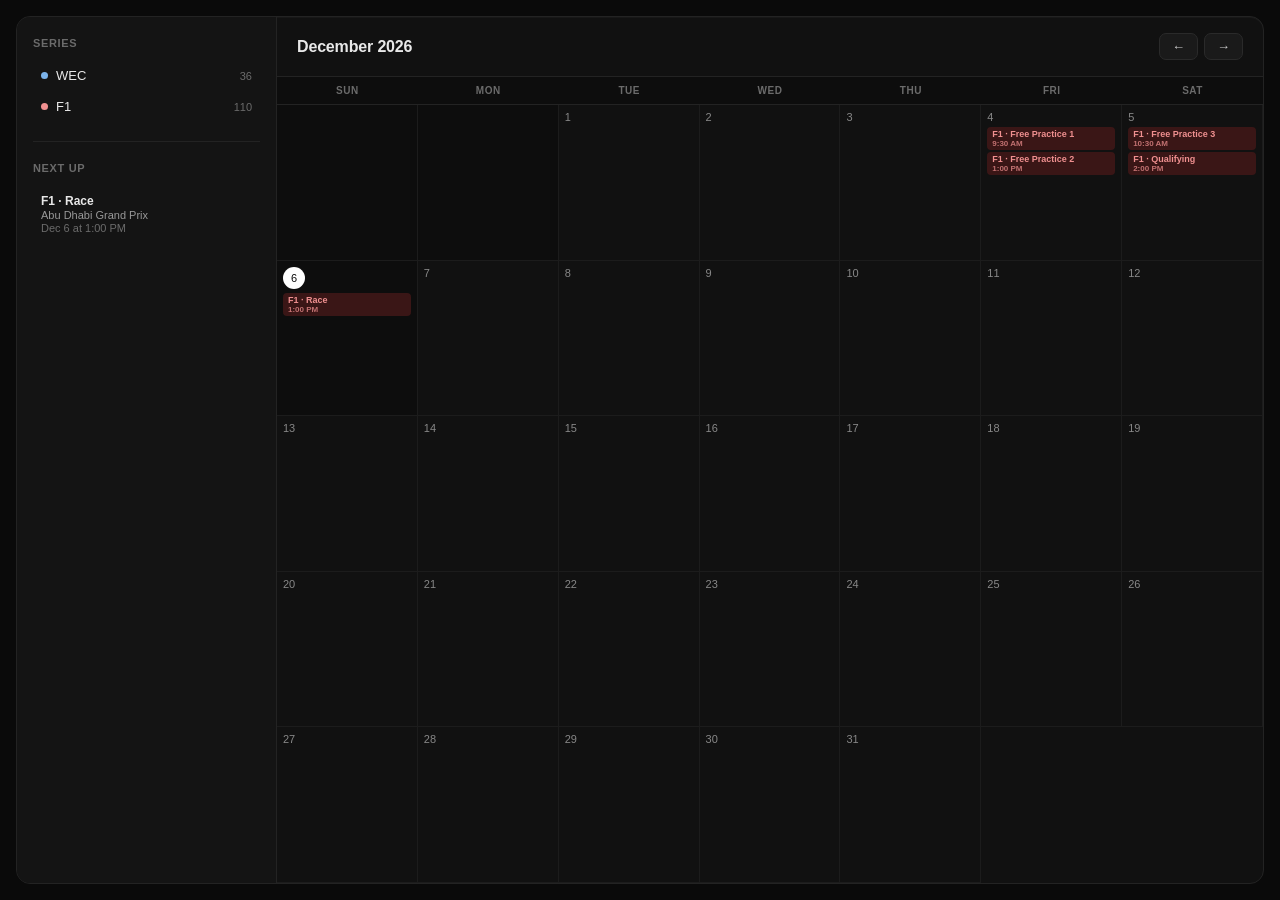
==== docs/index.html @ bc5311f6 "Relocated website to docs folder For github pages to work" ====
<!doctype html>
<html lang="en">
  <head>
    <meta charset="UTF-8" />
    <meta name="viewport" content="width=device-width, initial-scale=1.0" />
    <link rel="stylesheet" href="style.css" />
    <title>Race Calendar</title>
  </head>
  <body>
    <div class="app">
      <div class="sidebar">
        <div class="sidebar-title">Series</div>
        <div id="series-list"></div>

        <div class="divider"></div>

        <div class="sidebar-title">Next up</div>
        <div id="upcoming-list"></div>
      </div>

      <div class="main">
        <div class="main-header">
          <div class="month-title" id="month-title">Loading...</div>
          <div class="nav-btns">
            <button id="prev-btn">←</button>
            <button id="next-btn">→</button>
          </div>
        </div>

        <div class="weekdays" id="weekdays"></div>
        <div class="grid" id="calendar-grid"></div>
      </div>
    </div>

    <script src="script.js"></script>
  </body>
</html>
---- docs/style.css ----
/* ===== RESET & BASE ===== */
* {
    box-sizing: border-box;
    margin: 0;
    padding: 0;
}

html, body {
    height: 100%;
}

body {
    font-family: -apple-system, BlinkMacSystemFont, "Segoe UI", sans-serif;
    background: #0a0a0a;
    color: #e8e8e8;
    padding: 16px;
    -webkit-font-smoothing: antialiased;
    min-height: 100vh;
    display: flex;
    flex-direction: column;
}

.app {
    display: grid;
    grid-template-columns: 260px 1fr;
    border: 1px solid #232323;
    border-radius: 14px;
    overflow: hidden;
    width: 100%;
    flex: 1;
    background: #111;
    box-shadow: 0 1px 0 rgba(255, 255, 255, 0.03) inset;
}

.main {
    display: flex;
    flex-direction: column;
}

.grid {
    display: grid;
    grid-template-columns: repeat(7, 1fr);
    grid-template-rows: repeat(5, 1fr);
    flex: 1;
}

/* ===== SIDEBAR ===== */
.sidebar {
    border-right: 1px solid #232323;
    background: #141414;
    padding: 20px 16px;
}

.sidebar-title {
    font-size: 11px;
    font-weight: 600;
    color: #6b6b6b;
    text-transform: uppercase;
    letter-spacing: 0.06em;
    margin-bottom: 12px;
}

.divider {
    height: 1px;
    background: #232323;
    margin: 20px 0;
}

.series-item {
    display: flex;
    align-items: center;
    gap: 8px;
    padding: 7px 8px;
    border-radius: 7px;
    margin-bottom: 2px;
    cursor: pointer;
    transition: background 0.15s ease;
}

.series-item:hover {
    background: #1d1d1d;
}

.dot {
    width: 7px;
    height: 7px;
    border-radius: 50%;
    flex-shrink: 0;
}

.series-name {
    font-size: 13px;
    font-weight: 500;
}

.series-count {
    font-size: 11px;
    color: #6b6b6b;
    margin-left: auto;
}

.mini-event {
    padding: 8px;
    border-radius: 8px;
    margin-bottom: 4px;
    cursor: pointer;
    transition: background 0.15s ease;
}

.mini-event:hover {
    background: #1d1d1d;
}

.mini-name {
    font-size: 12px;
    font-weight: 600;
    margin-bottom: 1px;
}

.mini-date {
    font-size: 11px;
    color: #6b6b6b;
}

.mini-session {
    font-size: 11px;
    color: #999;
    margin-bottom: 1px;
}

/* ===== MAIN CALENDAR AREA ===== */
.main-header {
    display: flex;
    align-items: center;
    justify-content: space-between;
    padding: 16px 20px;
    border-bottom: 1px solid #232323;
}

.month-title {
    font-size: 16px;
    font-weight: 600;
    letter-spacing: -0.01em;
}

.nav-btns {
    display: flex;
    gap: 6px;
}

.nav-btns button {
    background: #1a1a1a;
    border: 1px solid #2a2a2a;
    border-radius: 7px;
    padding: 5px 12px;
    font-size: 13px;
    color: #ccc;
    cursor: pointer;
    transition: background 0.15s ease, border-color 0.15s ease;
}

.nav-btns button:hover {
    background: #232323;
    border-color: #333;
}

.nav-btns button:active {
    transform: scale(0.97);
}

.weekdays {
    display: grid;
    grid-template-columns: repeat(7, 1fr);
    border-bottom: 1px solid #232323;
    background: #0d0d0d;
}

.weekday {
    padding: 8px 0;
    text-align: center;
    font-size: 10px;
    font-weight: 600;
    color: #6b6b6b;
    text-transform: uppercase;
    letter-spacing: 0.05em;
}


.cell {
    min-height: 0;
    padding: 6px;
    border-right: 1px solid #1c1c1c;
    border-bottom: 1px solid #1c1c1c;
    transition: background 0.15s ease;
}

.cell:hover {
    background: #141414;
}

.cell.empty {
    background: #0d0d0d;
}

.cell.empty:hover {
    background: #0d0d0d;
}

.cell.today {
    background: #0d0d0d;
}

.day-num {
    font-size: 11px;
    color: #888;
    margin-bottom: 4px;
    font-weight: 500;
}

.day-num.today {
    background: #ffffff;
    color: #0d0d0d;
    width: 22px;
    height: 22px;
    border-radius: 50%;
    display: flex;
    align-items: center;
    justify-content: center;
}

.event {
    font-size: 9px;
    font-weight: 600;
    padding: 2px 5px;
    border-radius: 4px;
    margin-bottom: 2px;
    white-space: nowrap;
    overflow: hidden;
    text-overflow: ellipsis;
    cursor: pointer;
    transition: opacity 0.15s ease;
}

.event-time {
    font-size: 8px;
    opacity: 0.75;
    display: block;
}

.event:hover {
    opacity: 0.8;
}

.event-wec {
    background: #16283c;
    color: #7bb3ea;
}

.event-f1 {
    background: #3a1616;
    color: #f09090;
}

/* ===== RESPONSIVE: MOBILE ===== */
@media (max-width: 700px) {
    body {
        padding: 8px;
    }

    .app {
        grid-template-columns: 1fr;
        max-width: 100%;
        border-radius: 10px;
    }

    .sidebar {
        border-right: none;
        border-bottom: 1px solid #232323;
        padding: 14px;
    }

    .main-header {
        padding: 12px 14px;
    }

    .month-title {
        font-size: 14px;
    }

    .cell {
        min-height: 56px;
        padding: 4px;
    }

    .day-num {
        font-size: 10px;
    }

    .event {
        font-size: 8px;
        padding: 1px 3px;
    }

    .weekday {
        font-size: 9px;
    }
}
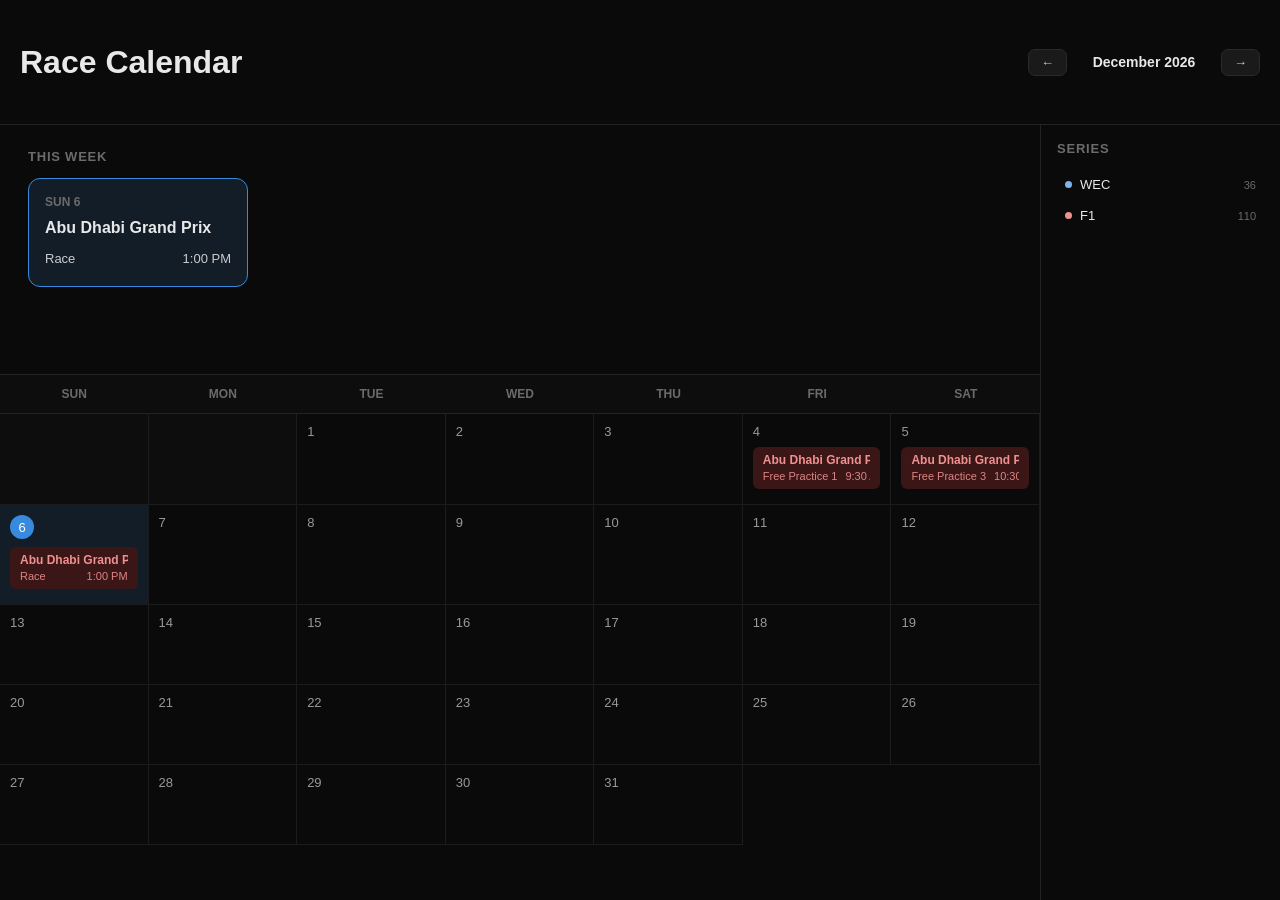
==== commit 465f5468: "Major website update" ====
--- a/docs/index.html
+++ b/docs/index.html
@@ -8,28 +8,29 @@
   </head>
   <body>
     <div class="app">
-      <div class="sidebar">
-        <div class="sidebar-title">Series</div>
-        <div id="series-list"></div>
+      <header class="topbar">
+        <div class="topbar-title">Race Calendar</div>
+        <div class="topbar-nav">
+          <button id="prev-btn">←</button>
+          <div class="month-title" id="month-title"></div>
+          <button id="next-btn">→</button>
+        </div>
+      </header>
 
-        <div class="divider"></div>
+      <section class="this-week">
+        <div class="section-label">This Week</div>
+        <div class="this-week-cards" id="this-week-cards"></div>
+      </section>
 
-        <div class="sidebar-title">Next up</div>
-        <div id="upcoming-list"></div>
-      </div>
-
-      <div class="main">
-        <div class="main-header">
-          <div class="month-title" id="month-title">Loading...</div>
-          <div class="nav-btns">
-            <button id="prev-btn">←</button>
-            <button id="next-btn">→</button>
-          </div>
-        </div>
-
+      <section class="calendar-section">
         <div class="weekdays" id="weekdays"></div>
         <div class="grid" id="calendar-grid"></div>
-      </div>
+      </section>
+
+      <aside class="sidebar">
+        <div class="section-label">Series</div>
+        <div id="series-list"></div>
+      </aside>
     </div>
 
     <script src="script.js"></script>
--- a/docs/style.css
+++ b/docs/style.css
@@ -1,4 +1,3 @@
-/* ===== RESET & BASE ===== */
 * {
     box-sizing: border-box;
     margin: 0;
@@ -6,166 +5,138 @@
 }
 
 html, body {
-    height: 100%;
-}
-
-body {
-    font-family: -apple-system, BlinkMacSystemFont, "Segoe UI", sans-serif;
     background: #0a0a0a;
     color: #e8e8e8;
-    padding: 16px;
+    font-family: -apple-system, BlinkMacSystemFont, "Segoe UI", sans-serif;
     -webkit-font-smoothing: antialiased;
-    min-height: 100vh;
-    display: flex;
-    flex-direction: column;
 }
 
 .app {
     display: grid;
-    grid-template-columns: 260px 1fr;
-    border: 1px solid #232323;
-    border-radius: 14px;
-    overflow: hidden;
-    width: 100%;
-    flex: 1;
-    background: #111;
-    box-shadow: 0 1px 0 rgba(255, 255, 255, 0.03) inset;
-}
-
-.main {
-    display: flex;
-    flex-direction: column;
-}
-
-.grid {
-    display: grid;
-    grid-template-columns: repeat(7, 1fr);
-    grid-template-rows: repeat(5, 1fr);
-    flex: 1;
-}
-
-/* ===== SIDEBAR ===== */
-.sidebar {
-    border-right: 1px solid #232323;
-    background: #141414;
-    padding: 20px 16px;
-}
-
-.sidebar-title {
-    font-size: 11px;
+    grid-template-columns: 1fr 240px;
+    grid-template-areas:
+        "topbar topbar"
+        "week sidebar"
+        "calendar sidebar";
+    min-height: 100vh;
+}
+
+/* ===== TOP BAR ===== */
+.topbar {
+    grid-area: topbar;
+    display: flex;
+    align-items: center;
+    justify-content: space-between;
+    padding: 16px 20px;
+    border-bottom: 1px solid #232323;
+}
+
+.topbar-title {
+    font-size: 32px;
+    font-weight: 600;
+}
+
+.topbar-nav {
+    display: flex;
+    align-items: center;
+    gap: 12px;
+}
+
+.month-title {
+    font-size: 14px;
+    font-weight: 600;
+    min-width: 130px;
+    text-align: center;
+}
+
+.topbar-nav button {
+    background: #1a1a1a;
+    border: 1px solid #2a2a2a;
+    border-radius: 7px;
+    padding: 5px 12px;
+    font-size: 13px;
+    color: #ccc;
+    cursor: pointer;
+}
+
+.topbar-nav button:hover {
+    background: #232323;
+}
+
+/* ===== THIS WEEK ===== */
+.this-week {
+    grid-area: week;
+    padding: 24px 28px 28px;
+    border-bottom: 1px solid #232323;
+}
+
+.section-label {
+    font-size: 13px;
     font-weight: 600;
     color: #6b6b6b;
     text-transform: uppercase;
     letter-spacing: 0.06em;
-    margin-bottom: 12px;
-}
-
-.divider {
-    height: 1px;
-    background: #232323;
-    margin: 20px 0;
-}
-
-.series-item {
-    display: flex;
-    align-items: center;
-    gap: 8px;
-    padding: 7px 8px;
-    border-radius: 7px;
-    margin-bottom: 2px;
-    cursor: pointer;
-    transition: background 0.15s ease;
-}
-
-.series-item:hover {
-    background: #1d1d1d;
-}
-
-.dot {
-    width: 7px;
-    height: 7px;
-    border-radius: 50%;
-    flex-shrink: 0;
-}
-
-.series-name {
-    font-size: 13px;
-    font-weight: 500;
-}
-
-.series-count {
-    font-size: 11px;
-    color: #6b6b6b;
-    margin-left: auto;
-}
-
-.mini-event {
-    padding: 8px;
-    border-radius: 8px;
-    margin-bottom: 4px;
-    cursor: pointer;
-    transition: background 0.15s ease;
-}
-
-.mini-event:hover {
-    background: #1d1d1d;
-}
-
-.mini-name {
+    margin-bottom: 14px;
+}
+
+.this-week-cards {
+    display: flex;
+    gap: 14px;
+    overflow-x: auto;
+    padding-bottom: 4px;
+}
+
+.week-card {
+    flex: 0 0 220px;
+    background: #161616;
+    border: 1px solid #232323;
+    border-radius: 12px;
+    padding: 16px;
+}
+
+.week-card.today {
+    border-color: #378ADD;
+    background: #131d28;
+}
+
+.week-day-label {
     font-size: 12px;
     font-weight: 600;
-    margin-bottom: 1px;
-}
-
-.mini-date {
-    font-size: 11px;
     color: #6b6b6b;
-}
-
-.mini-session {
-    font-size: 11px;
-    color: #999;
-    margin-bottom: 1px;
-}
-
-/* ===== MAIN CALENDAR AREA ===== */
-.main-header {
-    display: flex;
-    align-items: center;
+    text-transform: uppercase;
+    margin-bottom: 10px;
+}
+
+.week-race-name {
+    font-size: 16px;
+    font-weight: 700;
+    margin-bottom: 10px;
+}
+
+.week-session-line {
+    font-size: 13px;
+    color: #ccc;
+    display: flex;
     justify-content: space-between;
-    padding: 16px 20px;
-    border-bottom: 1px solid #232323;
-}
-
-.month-title {
-    font-size: 16px;
-    font-weight: 600;
-    letter-spacing: -0.01em;
-}
-
-.nav-btns {
-    display: flex;
-    gap: 6px;
-}
-
-.nav-btns button {
-    background: #1a1a1a;
-    border: 1px solid #2a2a2a;
-    border-radius: 7px;
-    padding: 5px 12px;
-    font-size: 13px;
-    color: #ccc;
-    cursor: pointer;
-    transition: background 0.15s ease, border-color 0.15s ease;
-}
-
-.nav-btns button:hover {
-    background: #232323;
-    border-color: #333;
-}
-
-.nav-btns button:active {
-    transform: scale(0.97);
+    padding: 4px 0;
+}
+
+.week-card-empty {
+    flex: 0 0 160px;
+    display: flex;
+    align-items: center;
+    justify-content: center;
+    color: #555;
+    font-size: 13px;
+    border: 1px dashed #232323;
+    border-radius: 12px;
+    padding: 16px;
+}
+
+/* ===== CALENDAR ===== */
+.calendar-section {
+    grid-area: calendar;
+    overflow: visible;
 }
 
 .weekdays {
@@ -176,30 +147,36 @@
 }
 
 .weekday {
-    padding: 8px 0;
+    padding: 12px 0;
     text-align: center;
-    font-size: 10px;
+    font-size: 12px;
     font-weight: 600;
     color: #6b6b6b;
     text-transform: uppercase;
-    letter-spacing: 0.05em;
-}
-
+}
+
+.grid {
+    display: grid;
+    grid-template-columns: repeat(7, 1fr);
+    grid-auto-rows: minmax(80px, auto);
+}
 
 .cell {
-    min-height: 0;
-    padding: 6px;
+    padding: 10px;
     border-right: 1px solid #1c1c1c;
     border-bottom: 1px solid #1c1c1c;
+    min-width: 0;
     transition: background 0.15s ease;
+    cursor: pointer;
 }
 
 .cell:hover {
-    background: #141414;
+    background: #161616;
 }
 
 .cell.empty {
     background: #0d0d0d;
+    cursor: default;
 }
 
 .cell.empty:hover {
@@ -207,101 +184,227 @@
 }
 
 .cell.today {
-    background: #0d0d0d;
+    background: #131d28;
+}
+
+.cell.today:hover {
+    background: #182636;
 }
 
 .day-num {
-    font-size: 11px;
-    color: #888;
-    margin-bottom: 4px;
-    font-weight: 500;
+    font-size: 13px;
+    color: #999;
+    margin-bottom: 8px;
 }
 
 .day-num.today {
-    background: #ffffff;
-    color: #0d0d0d;
-    width: 22px;
-    height: 22px;
+    background: #378ADD;
+    color: #fff;
+    width: 24px;
+    height: 24px;
     border-radius: 50%;
     display: flex;
     align-items: center;
     justify-content: center;
 }
 
-.event {
-    font-size: 9px;
-    font-weight: 600;
-    padding: 2px 5px;
-    border-radius: 4px;
-    margin-bottom: 2px;
+.race-block {
+    border-radius: 6px;
+    padding: 6px 10px;
+    margin-bottom: 5px;
+    cursor: pointer;
+    overflow: hidden;
+    transition: opacity 0.15s ease;
+}
+
+.race-block:hover {
+    opacity: 0.85;
+}
+
+.race-block-name {
+    font-size: 12px;
+    font-weight: 700;
     white-space: nowrap;
     overflow: hidden;
     text-overflow: ellipsis;
-    cursor: pointer;
-    transition: opacity 0.15s ease;
-}
-
-.event-time {
-    font-size: 8px;
-    opacity: 0.75;
-    display: block;
-}
-
-.event:hover {
-    opacity: 0.8;
-}
-
-.event-wec {
-    background: #16283c;
-    color: #7bb3ea;
-}
-
-.event-f1 {
-    background: #3a1616;
-    color: #f09090;
-}
-
-/* ===== RESPONSIVE: MOBILE ===== */
+    display: flex;
+    justify-content: space-between;
+    align-items: center;
+    gap: 6px;
+}
+
+.race-block-name::after {
+    content: "more ▾";
+    font-size: 9px;
+    font-weight: 500;
+    opacity: 0.7;
+    flex-shrink: 0;
+}
+
+.race-block-sessions {
+    max-height: 16px;
+    overflow: hidden;
+    transition: max-height 0.2s ease;
+}
+
+.race-block-sessions.expanded {
+    max-height: 200px;
+}
+
+.race-block-session-row {
+    font-size: 11px;
+    opacity: 0.9;
+    display: flex;
+    justify-content: space-between;
+    gap: 8px;
+    padding: 3px 0;
+    white-space: nowrap;
+}
+
+.race-wec { background: #16283c; color: #7bb3ea; }
+.race-f1 { background: #3a1616; color: #f09090; }
+
+/* ===== SIDEBAR ===== */
+.sidebar {
+    grid-area: sidebar;
+    border-left: 1px solid #232323;
+    padding: 16px;
+}
+
+.series-item {
+    display: flex;
+    align-items: center;
+    gap: 8px;
+    padding: 7px 8px;
+    border-radius: 7px;
+    margin-bottom: 2px;
+}
+
+.dot {
+    width: 7px;
+    height: 7px;
+    border-radius: 50%;
+}
+
+.series-name {
+    font-size: 13px;
+    font-weight: 500;
+}
+
+.series-count {
+    font-size: 11px;
+    color: #6b6b6b;
+    margin-left: auto;
+}
+
+/* ===== MOBILE ===== */
 @media (max-width: 700px) {
-    body {
-        padding: 8px;
-    }
-
     .app {
         grid-template-columns: 1fr;
-        max-width: 100%;
-        border-radius: 10px;
+        grid-template-areas:
+            "topbar"
+            "week"
+            "calendar"
+            "sidebar";
+    }
+
+    .topbar {
+        padding: 14px 16px;
+    }
+
+    .topbar-title {
+        font-size: 14px;
+    }
+
+    .month-title {
+        font-size: 13px;
+        min-width: 90px;
+    }
+
+    .topbar-nav button {
+        padding: 4px 9px;
+        font-size: 12px;
+    }
+
+    .this-week {
+        padding: 16px 16px 20px;
+    }
+
+    .week-card {
+        flex: 0 0 200px;
+        padding: 14px;
     }
 
     .sidebar {
-        border-right: none;
-        border-bottom: 1px solid #232323;
-        padding: 14px;
-    }
-
-    .main-header {
-        padding: 12px 14px;
-    }
-
-    .month-title {
-        font-size: 14px;
+        border-left: none;
+        border-top: 1px solid #232323;
+    }
+
+    /* ---- Calendar grid: this is the main fix ---- */
+
+    .weekday {
+        padding: 8px 0;
+        font-size: 10px;
+    }
+
+    .grid {
+        grid-auto-rows: minmax(56px, auto);
     }
 
     .cell {
-        min-height: 56px;
         padding: 4px;
     }
 
     .day-num {
         font-size: 10px;
-    }
-
-    .event {
-        font-size: 8px;
-        padding: 1px 3px;
-    }
-
-    .weekday {
+        margin-bottom: 3px;
+    }
+
+    .day-num.today {
+        width: 18px;
+        height: 18px;
+        font-size: 10px;
+    }
+
+    .race-block {
+        padding: 3px 4px;
+        margin-bottom: 3px;
+    }
+
+    /* Hide race name on mobile — show time + session instead */
+    .race-block-name {
+        display: none;
+    }
+
+    .race-block-name::after {
+        content: none;
+    }
+
+    .race-block-sessions {
+        max-height: none;
+        overflow: visible;
+    }
+
+    .race-block-session-row {
+        flex-direction: row-reverse;
+        justify-content: flex-end;
+        gap: 4px;
         font-size: 9px;
+        white-space: nowrap;
+        overflow: hidden;
+    }
+
+    .race-block-session-row span:first-child {
+        overflow: hidden;
+        text-overflow: ellipsis;
+        white-space: nowrap;
+        flex: 1;
+    }
+
+    .race-block-session-row span:last-child {
+        font-weight: 700;
+        flex-shrink: 0;
+        color: inherit;
+        opacity: 1;
     }
 }
